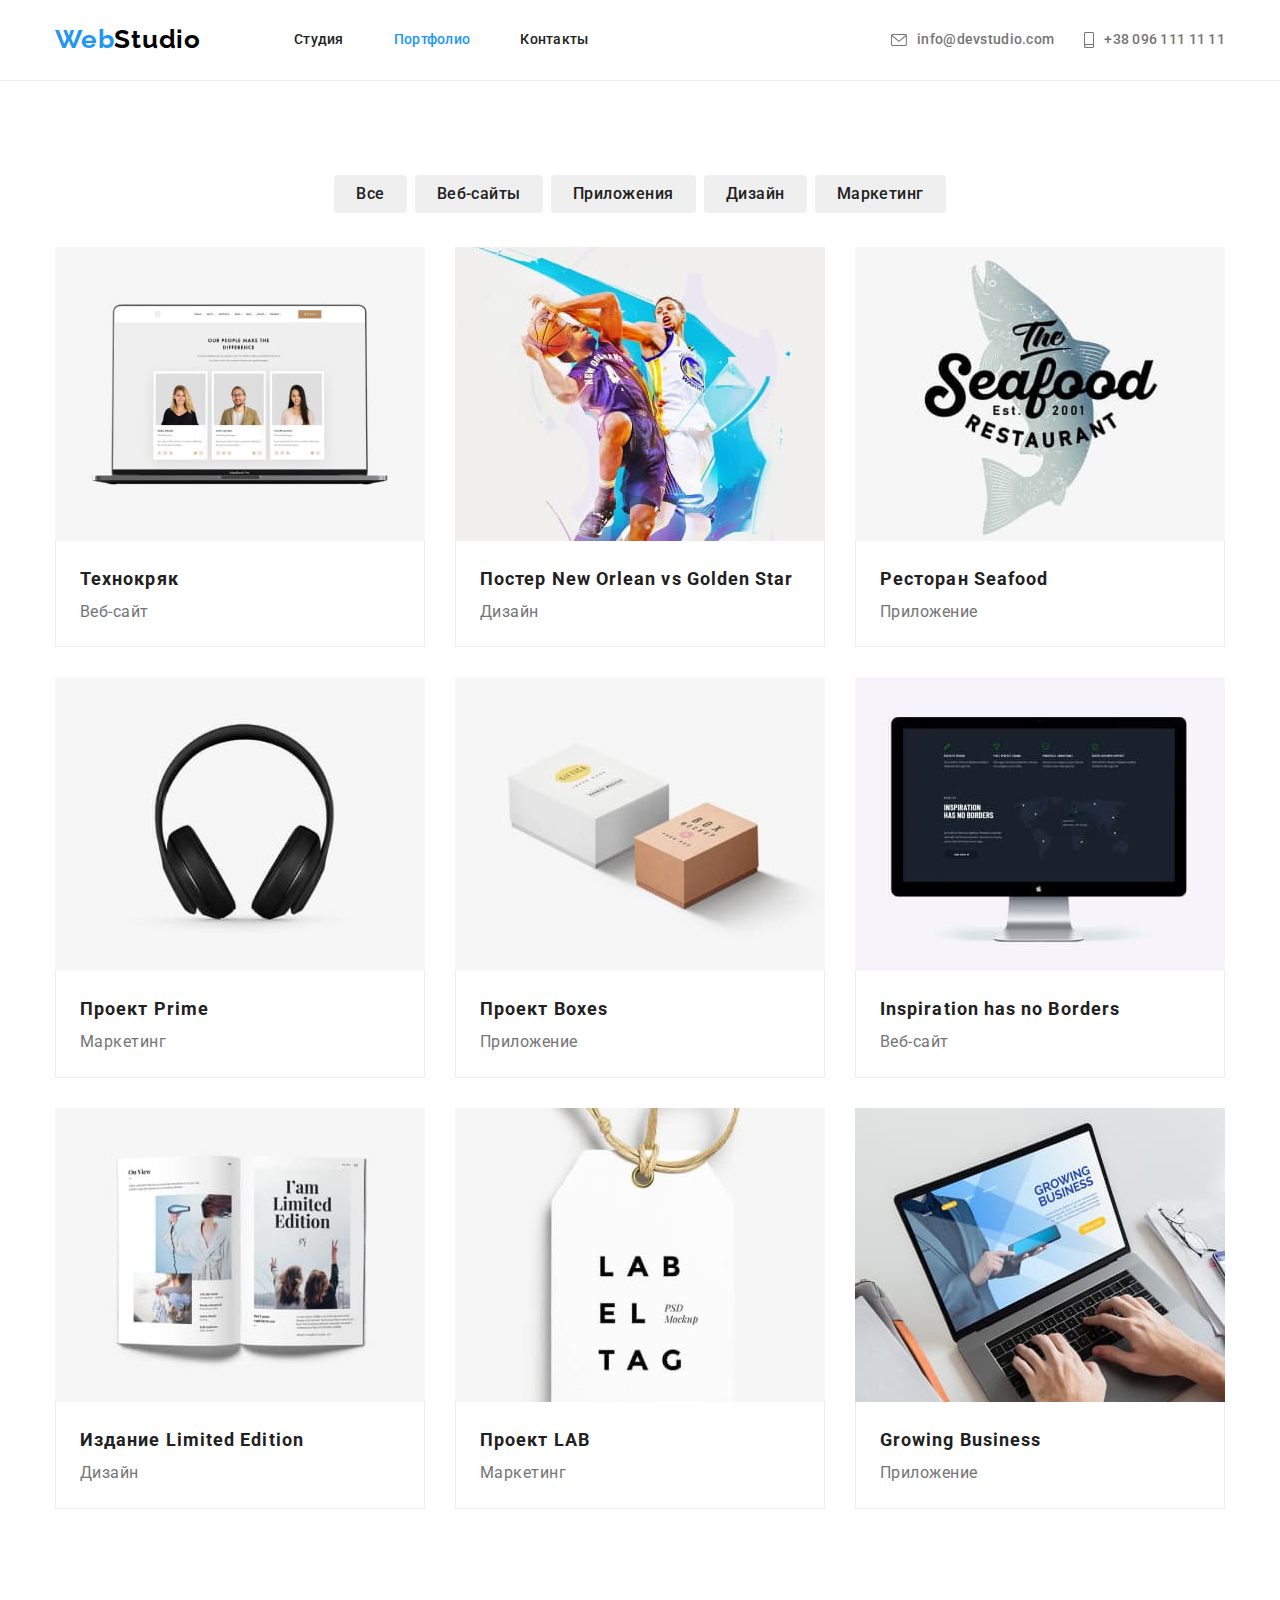
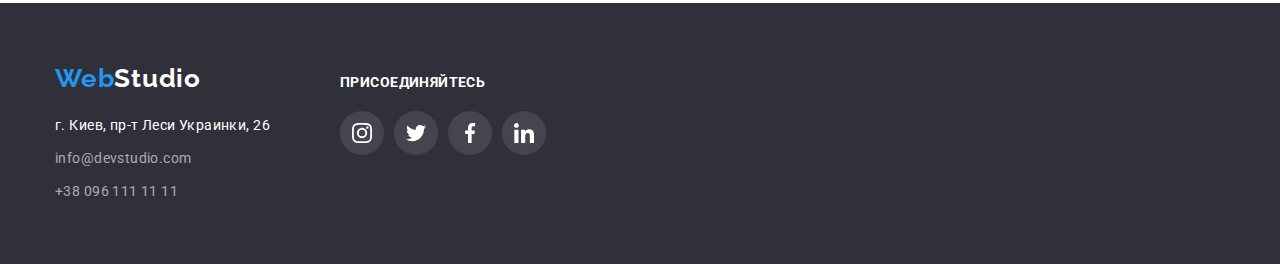
==== portfolio.html @ 146c0de1 "initial commit" ====
<!DOCTYPE html>
<html lang="en">

<head>
    <meta charset="UTF-8">
    <meta http-equiv="X-UA-Compatible" content="IE=edge">
    <meta name="viewport" content="width=device-width, initial-scale=1.0">
    <link rel="preconnect" href="https://fonts.googleapis.com">
    <link rel="preconnect" href="https://fonts.gstatic.com" crossorigin>
    <link
        href="https://fonts.googleapis.com/css2?family=Raleway:wght@700&family=Roboto:wght@400;500;700;900&display=swap"
        rel="stylesheet">
    <link href="https://cdnjs.cloudflare.com/ajax/libs/modern-normalize/1.1.0/modern-normalize.min.css"
        rel="stylesheet">
    <link rel="stylesheet" href="./css/styles.css">
    <title>Document</title>
</head>

<body>
    <!--Header-->
    <header class="header">
        <div class="container first">
            <nav class="nav">
                <a href="./index.html" class="logo"><span class="web">Web</span>Studio</a>
                <ul class="site-nav list">
                    <li class="item"><a href="./index.html" class="site-nav link">Студия</a></li>
                    <li class="item"><a href="./portfolio.html" class="site-nav link current">Портфолио</a></li>
                    <li class="item"><a href="" class="site-nav link">Контакты</a></li>
                </ul>
            </nav>
            <ul class="contacts-links list">
                <li class="item"><a href="mailto:info@devstudio.com" class="contacts-list link">
                        <svg class="icon-envelope">
                            <use href="./images/symbol-defs.svg#icon-envelope"></use>
                        </svg>info@devstudio.com</a></li>
                <li class="item"><a href="tel:+380961111111" class="contacts-list link">
                        <svg class="icon-smartphone">
                            <use href="./images/symbol-defs.svg#icon-smartphone"></use>
                        </svg>+38 096 111 11 11</a></li>
            </ul>
        </div>
    
    </header>
    <!-- Main -->
    <main>
        <section class="section">
           <div class="container">
                <h1 class="visually-hidden">Портфолио</h1>
                <ul class="btn list">
                    <li><button type="button" class="filter">Все</button></li>
                    <li><button type="button" class="filter">Веб-сайты</button></li>
                    <li><button type="button" class="filter">Приложения</button></li>
                    <li><button type="button" class="filter">Дизайн</button></li>
                    <li><button type="button" class="filter">Маркетинг</button></li>
                </ul>
                <ul class="portfolio list">
                    <li class="item">
                        <article class="portfolio-art">
                            <a href="#" class="portfolio link">
                                <img src="./images/portfolio-technokryak.jpg" alt="Ноутбук на экране которого сайт" width="370">
                                <div class="portfolio-text">
                                    <h2 class="portfolio-title">Технокряк</h2>
                                    <p class="portfolio-item">Веб-сайт</p>
                                </div>
                            </a>
                        </article>
                    </li>
                    <li class="item">
                        <article class="portfolio-art">
                            <a href="#" class="portfolio link">
                                <img src="./images/portfolio-orlean-golden.jpg" alt="два баскетболиста с мячом" width="370">
                                <div class="portfolio-text">
                                    <h2 class="portfolio-title">Постер New Orlean vs Golden Star</h2>
                                    <p class="portfolio-item">Дизайн</p>
                                </div>
                            </a>
                        </article>
                    </li>
                    <li class="item">
                        <article class="portfolio-art">
                            <a href="#" class="portfolio link">
                                <img src="./images/portfolio-seafood.jpg" alt="рыба на эмблеме ресторана seafood" width="370">
                                <div class="portfolio-text">
                                    <h2 class="portfolio-title">Ресторан Seafood</h2>
                                    <p class="portfolio-item">Приложение</p>
                                </div>
                            </a>
                        </article>
                    </li>
                    <li class="item">
                        <article class="portfolio-art">
                            <a href="#" class="portfolio link">
                                <img src="./images/portfolio-prime.jpg" alt="наушники" width="370">
                                <div class="portfolio-text">
                                    <h2 class="portfolio-title">Проект Prime</h2>
                                    <p class="portfolio-item">Маркетинг</p>
                                </div>
                            </a>
                        </article>
                    </li>
                    <li class="item">
                        <article class="portfolio-art">
                            <a href="#" class="portfolio link">
                                <img src="./images/portfolio-boxes.jpg" alt="картонные коробки" width="370">
                                <div class="portfolio-text">
                                    <h2 class="portfolio-title">Проект Boxes</h2>
                                    <p class="portfolio-item">Приложение</p>
                                </div>
                            </a>
                        </article>
                    </li>
                    <li class="item">
                        <article class="portfolio-art">
                            <a href="#" class="portfolio link">
                                <img src="./images/portfolio-inspiration.jpg" alt="рабочий сайт на мониторе компьютера Mac" width="370">
                                <div class="portfolio-text">
                                    <h2 class="portfolio-title">Inspiration has no Borders</h2>
                                    <p class="portfolio-item">Веб-сайт</p>
                                </div>
                            </a>
                        </article>
                    </li>
                    <li class="item">
                        <article class="portfolio-art">
                            <a href="#" class="portfolio link">
                                <img src="./images/portfolio-limited.jpg" alt="пример дизайна на странице журнала" width="370">
                                <div class="portfolio-text">
                                    <h2 class="portfolio-title">Издание Limited Edition</h2>
                                    <p class="portfolio-item">Дизайн</p>
                                </div>
                            </a>
                        </article>
                    </li>
                    <li class="item">
                        <article class="portfolio-art">
                            <a href="#" class="portfolio link">
                                <img src="./images/portfolio-lab.jpg" alt="бирка с логотипом" width="370">
                                <div class="portfolio-text">
                                    <h2 class="portfolio-title">Проект LAB</h2>
                                    <p class="portfolio-item">Маркетинг</p>
                                </div>
                            </a>
                        </article>
                    </li>
                    <li class="item">
                        <article class="portfolio-art">
                            <a href="#" class="portfolio link">
                                <img src="./images/portfolio-growing.jpg" alt="сайт приложения на экране ноутбука" width="370">
                                <div class="portfolio-text">
                                    <h2 class="portfolio-title">Growing Business</h2>
                                    <p class="portfolio-item">Приложение</p>
                                </div>
                            </a>
                        </article>
                    </li>
                </ul>
           </div>
        </section>

    </main>
    <!-- Footer -->
    <footer class="footer">
        <div class="container">
            <div class="left-part">
                <a href="./index.html" class="logo"><span class="web">Web</span>Studio</a>
                <address>
                    <ul class="address list">
                        <li><a class="address link" href="https://goo.gl/maps/uApinmGLiM3RkcTs9" target="_blank"
                                rel="noreferrer noopener nofollow">г. Киев, пр-т Леси Украинки, 26</a></li>
                        <li><a class="contacts link" href="mailto:info@devstudio.com">info@devstudio.com</a></li>
                        <li><a class="contacts link" href="tel:+380961111111">+38 096 111 11 11</a></li>
                    </ul>
                </address>
            </div>
            <div class="middle-part">
                <h3 class="join">Присоединяйтесь</h3>
                <ul class="social list">
                    <li class="net"><a class="ref-footer" href="#">
                            <svg class="net-item">
                                <use href="./images/symbol-defs.svg#instagram-icon-white"></use>
                            </svg>
                        </a></li>
                    <li class="net"><a class="ref-footer" href="#">
                            <svg class="net-item">
                                <use href="./images/symbol-defs.svg#twitter-icon-white"></use>
                            </svg>
                        </a></li>
                    <li class="net"><a class="ref-footer" href="#">
                            <svg class="net-item">
                                <use href="./images/symbol-defs.svg#facebook-icon-white"></use>
                            </svg>
                        </a></li>
                    <li class="net"><a class="ref-footer" href="#">
                            <svg class="net-item">
                                <use href="./images/symbol-defs.svg#linkedin-icon-white"></use>
                            </svg>
                        </a></li>
                </ul>
            </div>
        </div>
    
    </footer>
</body>

</html>
---- css/styles.css ----
:root {
  --primary-color: #ffffff;
  --secondary-color: #2f303a;
  --accent-color: #2196f3;
  --our-team: #f5f4fa;

  --primary-text: #757575;
  --secondary-text: #212121;

  --item-gap: 30px;

  --icon-fill-color: #afb1b8;
}

body {
  color: var(--primary-text);
  background-color: var(--primary-color);
  font-family: "Roboto", sans-serif;
  font-style: normal;
  font-weight: 400;
  font-size: 14px;
  line-height: 1.71;
  letter-spacing: 0.03em;
}

.logo {
  display: block;
  padding-top: 24px;
  padding-bottom: 25px;

  color: #000;
  font-family: "Raleway", sans-serif;
  text-decoration: none;
  font-weight: 700;
  font-size: 26px;
  line-height: 1.19;
  letter-spacing: 0.03em;
}

.footer .logo {
  display: inline-block;
  padding-top: 0;
  padding-bottom: 0;
  margin-bottom: 20px;
  color: #fff;
}
.web {
  color: var(--accent-color);
}

.list {
  list-style: none;
}
ul {
  margin-top: 0;
  margin-bottom: 0;
  padding-inline-start: 0;
}

/* Header */

.header {
  border-bottom: 1px solid #ececec;
}

.link {
  font-style: normal;
  font-weight: 500;
  font-size: 14px;
  line-height: 1.14;
  letter-spacing: 0.02em;
  text-decoration: none;
}

.site-nav {
  display: flex;

  color: var(--secondary-text);
}

.site-nav.list {
  margin-left: 93px;
}

.site-nav .item {
  margin-right: 50px;
}

.site-nav .item:last-child {
  margin-right: 0;
}

.site-nav.link {
  display: block;
  padding-top: 32px;
  padding-bottom: 32px;
}

.contacts-links {
  display: flex;
  margin-left: auto;
}

.contacts-links .item + .item {
  margin-left: 30px;
}
.icon-envelope {
  width: 16px;
  height: 12px;
  margin-right: 10px;
  fill: currentColor;
}
.icon-smartphone {
  width: 10px;
  height: 16px;
  margin-right: 10px;
  fill: currentColor;
}

.contacts-list {
  display: inline-flex;
  align-items: center;
  color: var(--primary-text);
  padding-top: 32px;
  padding-bottom: 32px;
}

.site-nav:hover,
.contacts-list:hover,
.site-nav:focus,
.contacts-list:focus {
  color: var(--accent-color);
}
.icon-envelope:hover,
.icon-envelope:focus {
  fill: var(--accent-color);
}
.icon-smartphone:hover,
.icon-smartphone:focus {
  fill: var(--accent-color);
}

.current {
  color: var(--accent-color);
}

.container.first {
  display: flex;
  align-items: center;
}

.nav {
  display: flex;
  align-items: center;
}

.container {
  width: 1200px;
  margin: 0 auto;
  padding-left: 15px;
  padding-right: 15px;
  /* outline: 2px solid skyblue; */
}

/* Hero */
.hero {
  max-width: 1600px;
  height: 600px;
  text-align: center;
  padding: 200px 0;
  margin: 0 auto;
  background-image: linear-gradient(
      to right,
      rgba(47, 48, 58, 0.4),
      rgba(47, 48, 58, 0.4)
    ),
    url(../images/hero-background-img.jpg);
  background-size: contain;
  background-repeat: no-repeat;
  background-position: center;
}

.hero,
.footer {
  background-color: var(--secondary-color);
}

img {
  display: block;
  max-width: 100%;
  height: auto;
}

h1,
h2,
h3,
p {
  margin-top: 0;
  margin-bottom: 0;
}

.hero-header {
  margin-left: auto;
  margin-right: auto;
  margin-bottom: 30px;
  width: 696px;

  color: var(--primary-color);
  font-weight: 900;
  font-size: 44px;
  line-height: 1.36;
  letter-spacing: 0.06em;
  text-transform: uppercase;
}
.section {
  padding-top: 94px;
  padding-bottom: 94px;
}
.section-title {
  margin-bottom: 50px;

  color: var(--secondary-text);
  font-size: 36px;
  line-height: 1.16;
  text-align: center;
  letter-spacing: 0.03em;
}
.section.scope {
  padding-top: 0;
}

/* Portfolio */

.portfolio-title {
  color: var(--secondary-text);
  font-size: 18px;
  line-height: 2;
  letter-spacing: 0.06em;
}

.portfolio-item {
  color: var(--primary-text);
  font-weight: 400;
  font-size: 16px;
  line-height: 1.87;
  letter-spacing: 0.03em;
}
.portfolio.list {
  display: flex;
  flex-wrap: wrap;
  /* background-color: teal; */
  margin-top: calc(-1 * var(--item-gap));
  margin-left: calc(-1 * var(--item-gap));
}
.btn.list {
  display: flex;
  justify-content: center;
  margin-bottom: 34px;
}
.btn.list li:not(:last-child) {
  margin-right: 8px;
}
.portfolio .item {
  /* background-color: tomato; */
  /* width: 370px; */
  flex-basis: calc((100% - 90px) / 3);
  margin-top: var(--item-gap);
  margin-left: var(--item-gap);
}
.portfolio-text {
  padding: 20px 24px;
  background: var(--primary-color);
  border: 1px solid #eeeeee;
  border-top: transparent;
  box-sizing: border-box;
}
.portfolio.link {
  display: block;
}
.portfolio.link:hover,
.portfolio.link:focus {
  box-shadow: 0px 1px 1px rgba(0, 0, 0, 0.12), 0px 4px 4px rgba(0, 0, 0, 0.06),
    1px 4px 6px rgba(0, 0, 0, 0.16);
}

/* Button types */
.order-services {
  color: var(--primary-color);
  background-color: var(--accent-color);
  font-family: inherit;
  font-style: normal;
  font-weight: 700;
  font-size: 16px;
  line-height: 1.87;
  display: inline-block;
  letter-spacing: 0.06em;
  cursor: pointer;
  box-shadow: 0px 4px 4px rgba(0, 0, 0, 0.15);
  border-radius: 4px;
  padding: 10px 32px;
  min-width: 200px;
  margin: 0 auto;
  border: none;
}

.filter {
  color: var(--secondary-text);
  font-family: inherit;
  font-style: normal;
  font-weight: 500;
  font-size: 16px;
  line-height: 1.6;
  text-align: center;
  letter-spacing: 0.03em;
  cursor: pointer;
  border-radius: 4px;
  padding: 6px 22px;
  border: none;
}

.order-services:hover,
.order-services:focus {
  background-color: #188ce8;
}

.filter:hover,
.filter:focus {
  color: var(--primary-color);
  background-color: var(--accent-color);
  box-shadow: 0px 3px 1px rgba(0, 0, 0, 0.1), 0px 1px 2px rgba(0, 0, 0, 0.08),
    0px 2px 2px rgba(0, 0, 0, 0.12);
}

.visually-hidden {
  position: absolute;
  width: 1px;
  height: 1px;
  margin: -1px;
  border: 0;
  padding: 0;

  white-space: nowrap;
  clip-path: inset(100%);
  clip: rect(0 0 0 0);
  overflow: hidden;
}

/* Peculiarities */

.subheader {
  margin-bottom: 10px;

  color: var(--secondary-text);
  font-size: 14px;
  line-height: 1.14;
  letter-spacing: 0.03em;
  text-transform: uppercase;
}
.peculiarities.list {
  display: flex;
}

.peculiarities .item {
  flex-basis: calc(100% / 4 - 30px);
}

.peculiarities .item + .item {
  margin-left: 30px;
}

.thumb {
  display: flex;
  justify-content: center;
  align-items: center;
  background-color: var(--our-team);
  margin-bottom: 30px;
  height: 120px;
  border-radius: 4px;
}

/* Scope */
.scope.list {
  display: flex;
  justify-content: space-between;
}

/* Our team */
.section.team {
  padding-top: 94px;
  padding-bottom: 94px;
  margin-bottom: 0;
}
.team {
  background-color: var(--our-team);
}
.teammates {
  color: var(--secondary-text);
  font-weight: 500;
  font-size: 16px;
  line-height: 1.18;
  text-align: center;
  margin-bottom: 10px;
}
.teammates-occupation {
  font-size: 16px;
  line-height: 1.18;
  text-align: center;
  margin-bottom: 16px;
}
.team.list {
  display: flex;
  flex-basis: calc((100% - 90px) / 4);
}
.team-item {
  margin-right: 30px;
  background: #ffffff;
  box-shadow: 0px 1px 3px rgba(0, 0, 0, 0.12), 0px 1px 1px rgba(0, 0, 0, 0.14),
    0px 2px 1px rgba(0, 0, 0, 0.2);
  border-radius: 0px 0px 4px 4px;
}
.team-item:nth-child(4n) {
  margin-right: 0;
}

.card-text {
  padding-top: 30px;
  padding-bottom: 30px;
  padding-left: 32px;
  padding-right: 32px;
}
.social-item {
  width: 20px;
  height: 20px;
  fill: currentColor;
}
.social .slot + .slot {
  margin-left: 10px;
}

.ref {
  display: flex;
  justify-content: center;
  align-items: center;
  width: 44px;
  height: 44px;
  border-radius: 50%;
  color: var(--icon-fill-color);
}
.ref:hover,
.ref:focus {
  background-color: var(--accent-color);
}
.ref:hover .social-item,
.ref:focus .social-item {
  fill: var(--primary-color);
}

/* Our customers */
.customers.list {
  display: flex;
  justify-content: space-between;
  flex-basis: calc((100% - 150px) / 6);
}
.thumb-customers {
  display: flex;
  justify-content: center;
  align-items: center;
  color: var(--icon-fill-color);
  background-color: var(--primary-color);
  width: 170px;
  height: 92px;
  border: 1px solid var(--icon-fill-color);
  border-radius: 4px;
}
.customers .customer + .customer {
  margin-left: 30px;
}
.customers-item {
  width: 106px;
  height: 60px;
  fill: currentColor;
}
.thumb-customers:hover,
.thumb-customers:focus {
  border-color: var(--accent-color);
}

.thumb-customers:hover .customers-item,
.thumb-customers:focus .customers-item {
  fill: var(--accent-color);
}

/* Footer */
.address.link {
  color: var(--primary-color);
  font-weight: 400;
  font-size: 14px;
  line-height: 1.71;
  letter-spacing: 0.03em;
}

.address.list {
  display: inline-block;
}

.contacts.link {
  color: rgba(255, 255, 255, 0.6);
  font-weight: 400;
  line-height: 1.71;
  letter-spacing: 0.03em;
}

.address.list li:not(:last-child) {
  margin-bottom: 9px;
}

.address.link:hover,
.contacts.link:hover,
.address.link:focus,
.contacts.link:focus {
  color: var(--accent-color);
}
.footer {
  padding-top: 60px;
  padding-bottom: 60px;
}
.footer .container {
  display: flex;
  justify-content: flex-start;
  align-items: baseline;
}
.left-part {
  margin-right: 70px;
  max-width: 231px;
}
.middle-part {
  width: 206px;
}
.join {
  margin-bottom: 20px;

  color: var(--primary-color);
  font-weight: 700;
  font-size: inherit;
  line-height: 1.14;
  text-transform: uppercase;
}
.social.list {
  display: flex;
  justify-content: space-between;
}

.net {
  background-color: rgba(255, 255, 255, 0.1);
  border-radius: 50%;
}
.net-item {
  width: 20px;
  height: 20px;
  fill: currentColor;
}

.ref-footer {
  display: flex;
  justify-content: center;
  align-items: center;
  width: 44px;
  height: 44px;
  border-radius: 50%;
}
.ref-footer:hover,
.ref-footer:focus {
  background-color: var(--accent-color);
}

.social .net + .net {
  margin-left: 10px;
}
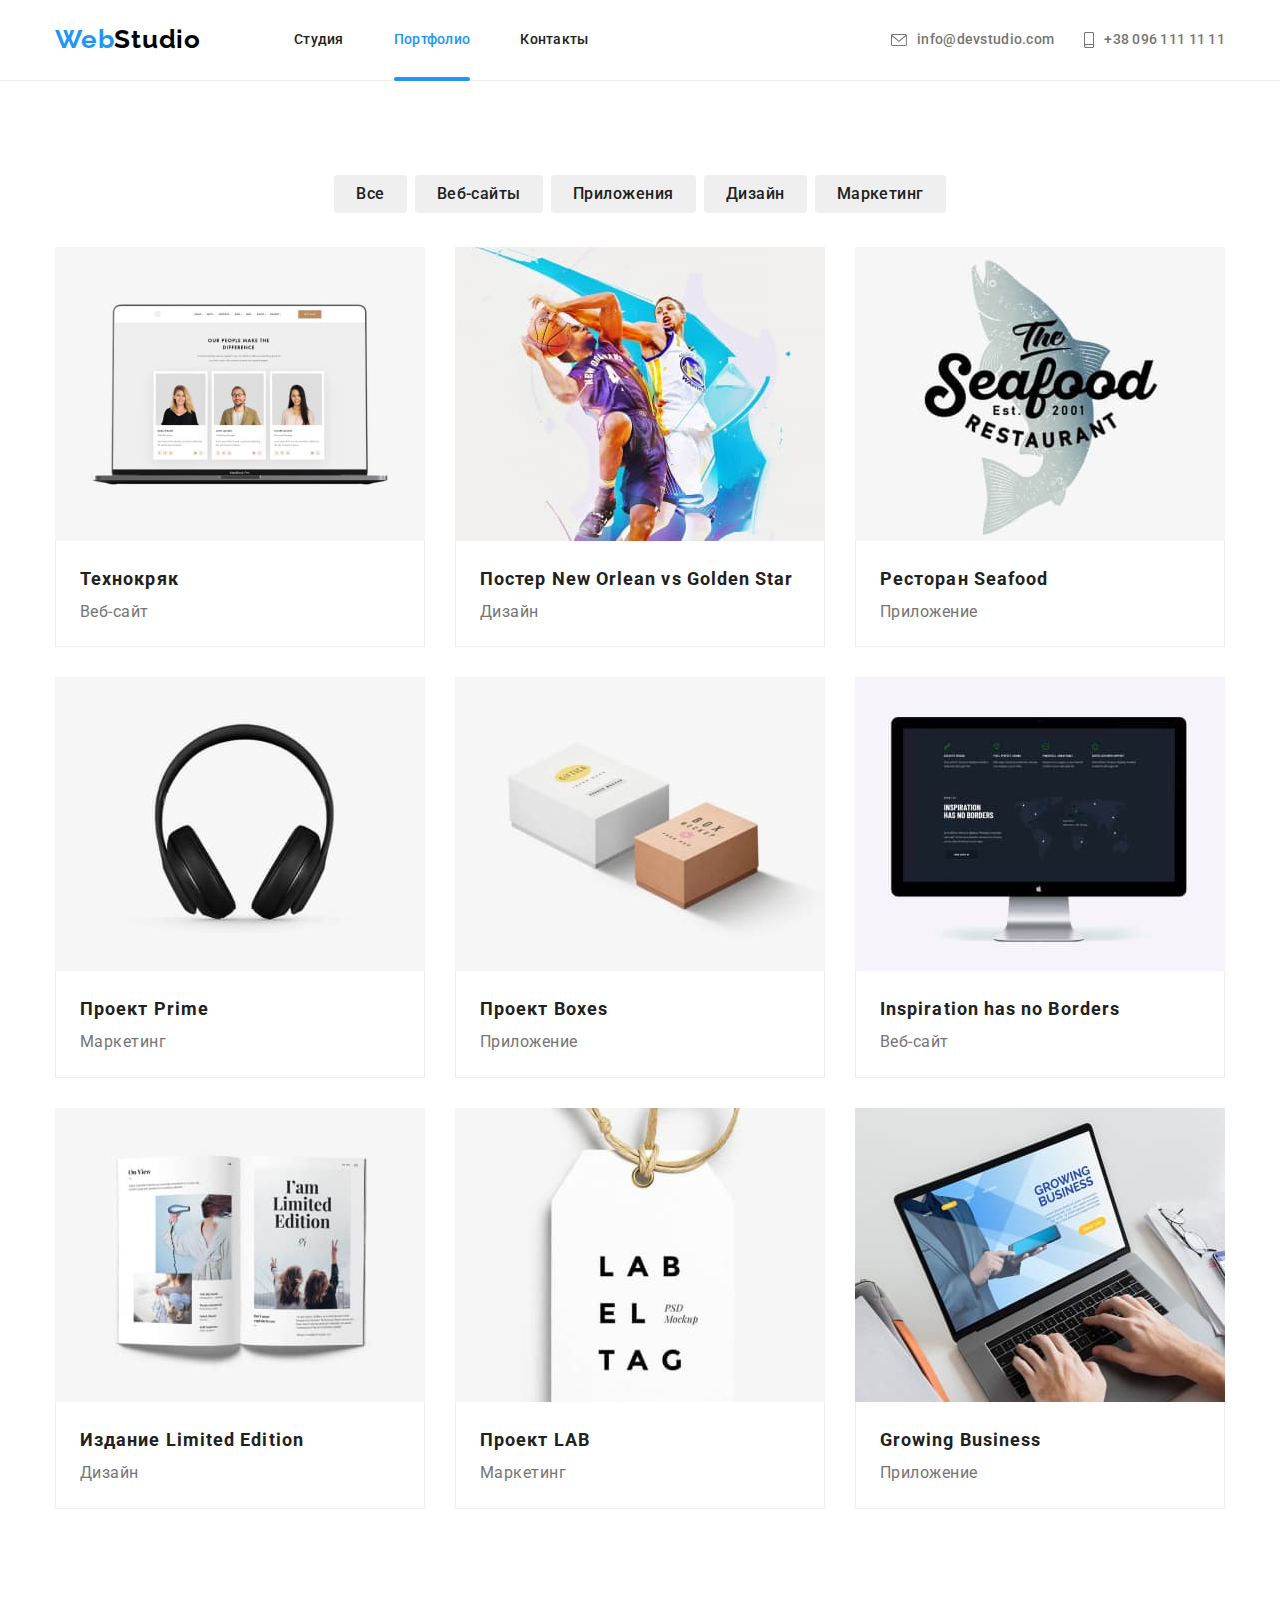
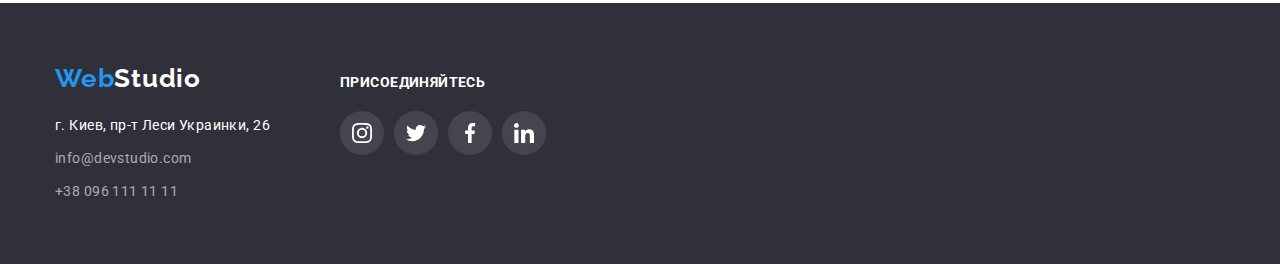
==== commit 6d6df172: "add portfolio overlay" ====
--- a/portfolio.html
+++ b/portfolio.html
@@ -57,7 +57,13 @@
                     <li class="item">
                         <article class="portfolio-art">
                             <a href="#" class="portfolio link">
-                                <img src="./images/portfolio-technokryak.jpg" alt="Ноутбук на экране которого сайт" width="370">
+                                <div class="portfolio-thumb">
+                                    <img src="./images/portfolio-technokryak.jpg" alt="Ноутбук на экране которого сайт" width="370">
+                                    <div class="overlay">
+                                        <p>Технокряк это современная площадка распространения коронавируса. Компании используют эту платформу для цифрового
+                                        шпионажа и атак на защищённые сервера конкурентов.</p>
+                                    </div>
+                                </div>
                                 <div class="portfolio-text">
                                     <h2 class="portfolio-title">Технокряк</h2>
                                     <p class="portfolio-item">Веб-сайт</p>
--- a/css/styles.css
+++ b/css/styles.css
@@ -142,6 +142,21 @@
 
 .current {
   color: var(--accent-color);
+}
+.item {
+  position: relative;
+}
+
+.current::after {
+  position: absolute;
+  bottom: -1px;
+  left: 0;
+  display: inline-block;
+  content: "";
+  width: 100%;
+  height: 4px;
+  border-radius: 2px;
+  background-color: var(--accent-color);
 }
 
 .container.first {
@@ -281,6 +296,22 @@
 .portfolio.link:focus {
   box-shadow: 0px 1px 1px rgba(0, 0, 0, 0.12), 0px 4px 4px rgba(0, 0, 0, 0.06),
     1px 4px 6px rgba(0, 0, 0, 0.16);
+}
+.portfolio-thumb {
+  position: relative;
+  overflow: hidden;
+}
+.overlay {
+  position: absolute;
+  width: 100%;
+  height: 100%;
+  top: 0;
+  left: 0;
+  transform: translatey(100%);
+}
+.portfolio.link:hover .overlay,
+.portfolio.link:focus .overlay {
+  transform: translatey(0);
 }
 
 /* Button types */
@@ -383,6 +414,26 @@
   display: flex;
   justify-content: space-between;
 }
+.scope-item {
+  position: relative;
+}
+.scope-thumb {
+  display: flex;
+  justify-content: center;
+  align-items: center;
+  position: absolute;
+  width: 100%;
+  height: 70px;
+  bottom: 0;
+  left: 0;
+  background-color: rgba(47, 48, 58, 0.8);
+
+  font-weight: 700;
+  line-height: 1.14;
+  text-align: center;
+  text-transform: uppercase;
+  color: var(--primary-color);
+}
 
 /* Our team */
 .section.team {
@@ -576,3 +627,42 @@
 .social .net + .net {
   margin-left: 10px;
 }
+/* Modal window */
+.backdrop {
+  position: fixed;
+  top: 0;
+  left: 0;
+  width: 100%;
+  height: 100%;
+  background-color: rgba(0, 0, 0, 0.2);
+}
+
+.backdrop.is-hidden {
+  opacity: 0;
+  pointer-events: none;
+}
+.modal {
+  position: absolute;
+  top: 50%;
+  left: 50%;
+  transform: translate(-50%, -50%);
+  padding: 8px;
+
+  width: 528px;
+  height: 581px;
+  background-color: var(--primary-color);
+}
+.modal-button {
+  padding: 0;
+  position: absolute;
+  top: 8px;
+  right: 8px;
+  border-radius: 50%;
+  border: none;
+  width: 30px;
+  height: 30px;
+  background-color: transparent;
+}
+.closing-icon {
+  stroke: rgba(0, 0, 0, 0.1);
+}
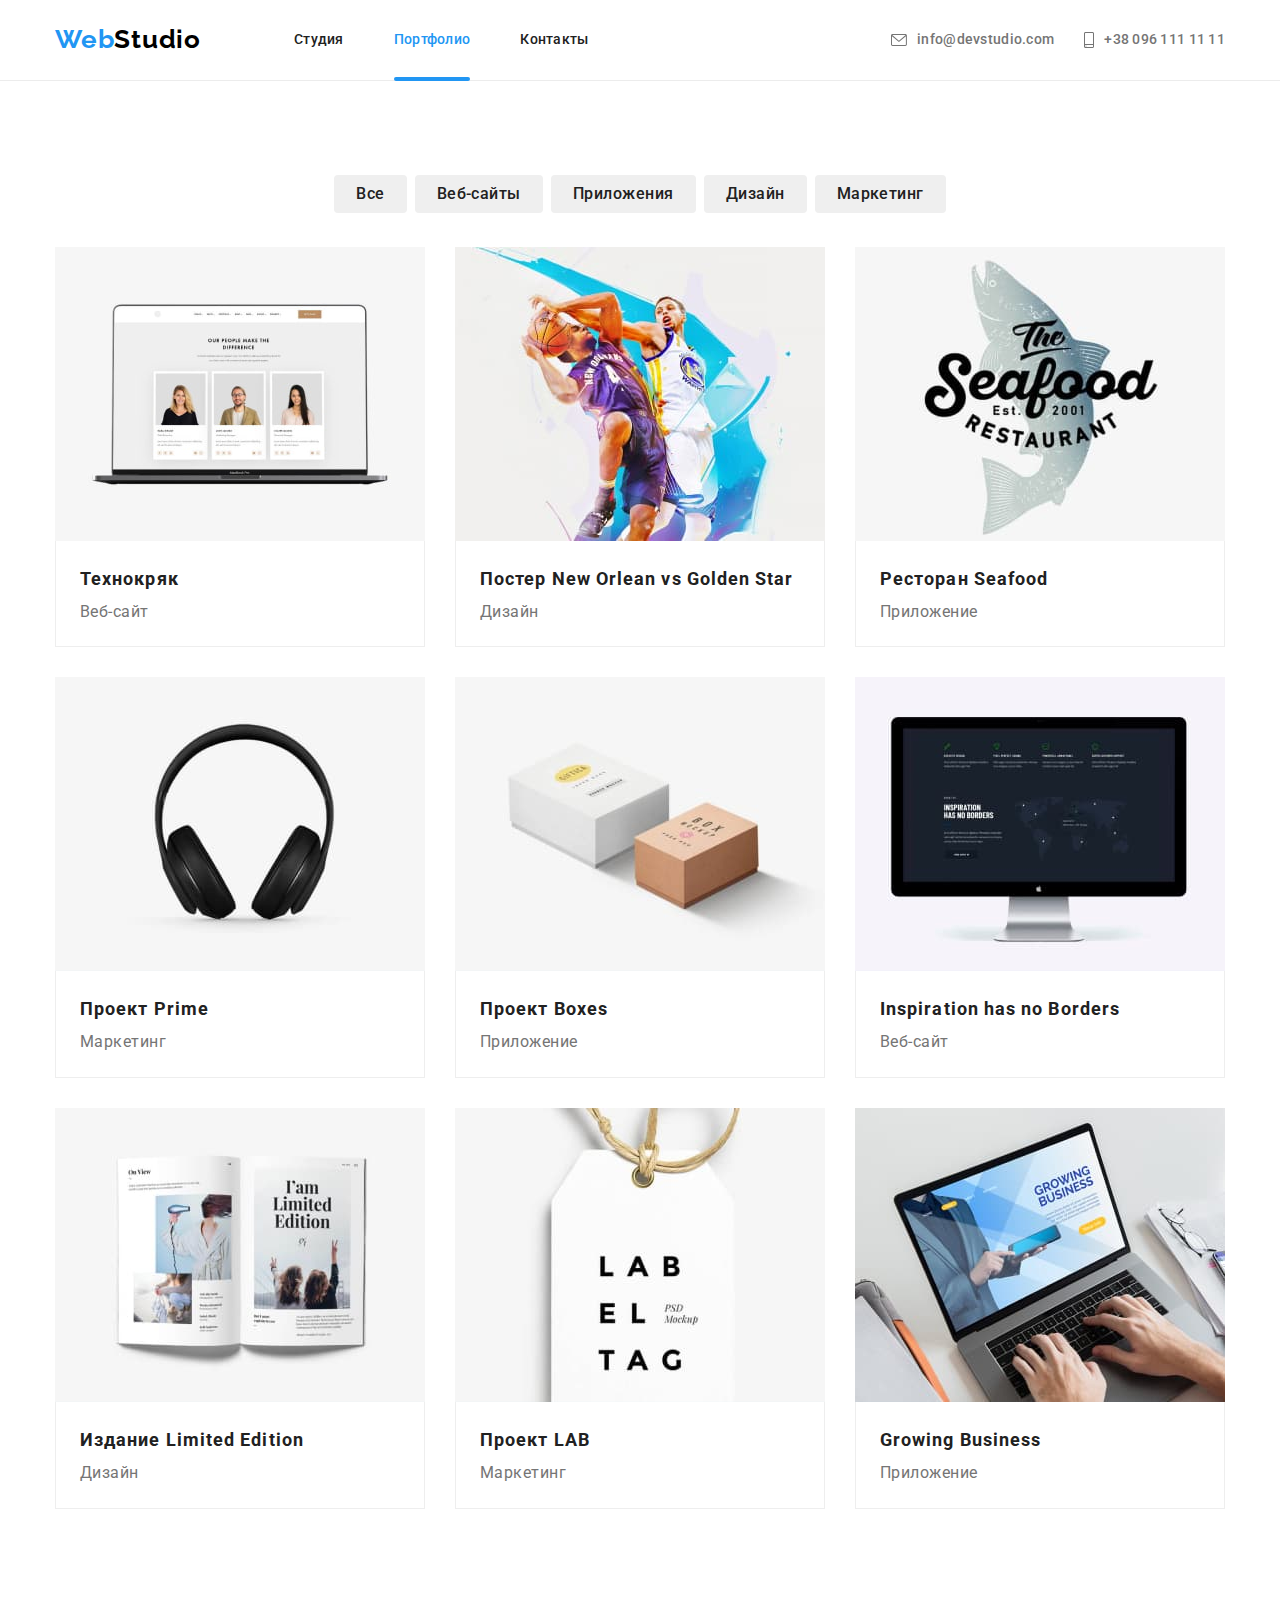
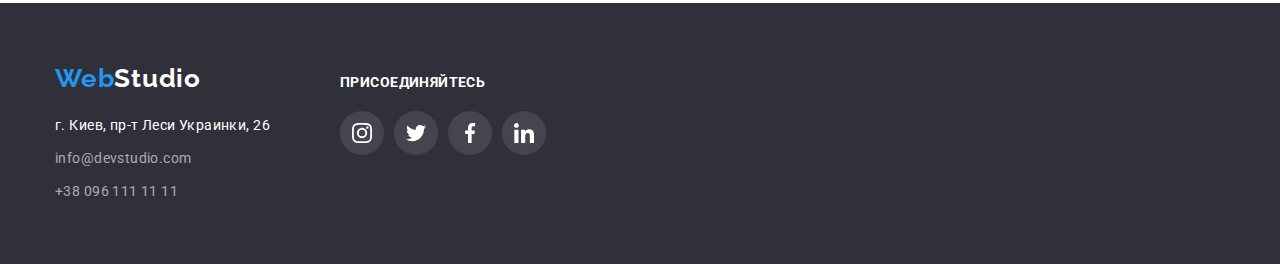
==== commit 2eb9e787: "add portfolio overlay" ====
--- a/portfolio.html
+++ b/portfolio.html
@@ -74,7 +74,13 @@
                     <li class="item">
                         <article class="portfolio-art">
                             <a href="#" class="portfolio link">
-                                <img src="./images/portfolio-orlean-golden.jpg" alt="два баскетболиста с мячом" width="370">
+                                <div class="portfolio-thumb">
+                                    <img src="./images/portfolio-orlean-golden.jpg" alt="два баскетболиста с мячом" width="370">
+                                    <div class="overlay">
+                                        <p>Технокряк это современная площадка распространения коронавируса. Компании используют эту платформу для цифрового
+                                        шпионажа и атак на защищённые сервера конкурентов.</p>
+                                    </div>
+                                </div>
                                 <div class="portfolio-text">
                                     <h2 class="portfolio-title">Постер New Orlean vs Golden Star</h2>
                                     <p class="portfolio-item">Дизайн</p>
@@ -85,7 +91,13 @@
                     <li class="item">
                         <article class="portfolio-art">
                             <a href="#" class="portfolio link">
-                                <img src="./images/portfolio-seafood.jpg" alt="рыба на эмблеме ресторана seafood" width="370">
+                                <div class="portfolio-thumb">
+                                    <img src="./images/portfolio-seafood.jpg" alt="рыба на эмблеме ресторана seafood" width="370">
+                                    <div class="overlay">
+                                        <p>Технокряк это современная площадка распространения коронавируса. Компании используют эту платформу для цифрового
+                                        шпионажа и атак на защищённые сервера конкурентов.</p>
+                                    </div>
+                                </div>
                                 <div class="portfolio-text">
                                     <h2 class="portfolio-title">Ресторан Seafood</h2>
                                     <p class="portfolio-item">Приложение</p>
@@ -96,7 +108,13 @@
                     <li class="item">
                         <article class="portfolio-art">
                             <a href="#" class="portfolio link">
-                                <img src="./images/portfolio-prime.jpg" alt="наушники" width="370">
+                                <div class="portfolio-thumb">
+                                    <img src="./images/portfolio-prime.jpg" alt="наушники" width="370">
+                                    <div class="overlay">
+                                        <p>Технокряк это современная площадка распространения коронавируса. Компании используют эту платформу для цифрового
+                                        шпионажа и атак на защищённые сервера конкурентов.</p>
+                                    </div>
+                                </div>
                                 <div class="portfolio-text">
                                     <h2 class="portfolio-title">Проект Prime</h2>
                                     <p class="portfolio-item">Маркетинг</p>
@@ -107,7 +125,13 @@
                     <li class="item">
                         <article class="portfolio-art">
                             <a href="#" class="portfolio link">
-                                <img src="./images/portfolio-boxes.jpg" alt="картонные коробки" width="370">
+                                <div class="portfolio-thumb">
+                                    <img src="./images/portfolio-boxes.jpg" alt="картонные коробки" width="370">
+                                    <div class="overlay">
+                                        <p>Технокряк это современная площадка распространения коронавируса. Компании используют эту платформу для цифрового
+                                        шпионажа и атак на защищённые сервера конкурентов.</p>
+                                    </div>
+                                </div>
                                 <div class="portfolio-text">
                                     <h2 class="portfolio-title">Проект Boxes</h2>
                                     <p class="portfolio-item">Приложение</p>
@@ -118,7 +142,13 @@
                     <li class="item">
                         <article class="portfolio-art">
                             <a href="#" class="portfolio link">
-                                <img src="./images/portfolio-inspiration.jpg" alt="рабочий сайт на мониторе компьютера Mac" width="370">
+                                <div class="portfolio-thumb">
+                                    <img src="./images/portfolio-inspiration.jpg" alt="рабочий сайт на мониторе компьютера Mac" width="370">
+                                    <div class="overlay">
+                                        <p>Технокряк это современная площадка распространения коронавируса. Компании используют эту платформу для цифрового
+                                        шпионажа и атак на защищённые сервера конкурентов.</p>
+                                    </div>
+                                </div>
                                 <div class="portfolio-text">
                                     <h2 class="portfolio-title">Inspiration has no Borders</h2>
                                     <p class="portfolio-item">Веб-сайт</p>
@@ -129,7 +159,13 @@
                     <li class="item">
                         <article class="portfolio-art">
                             <a href="#" class="portfolio link">
-                                <img src="./images/portfolio-limited.jpg" alt="пример дизайна на странице журнала" width="370">
+                                <div class="portfolio-thumb">
+                                    <img src="./images/portfolio-limited.jpg" alt="пример дизайна на странице журнала" width="370">
+                                    <div class="overlay">
+                                        <p>Технокряк это современная площадка распространения коронавируса. Компании используют эту платформу для цифрового
+                                        шпионажа и атак на защищённые сервера конкурентов.</p>
+                                    </div>
+                                </div>
                                 <div class="portfolio-text">
                                     <h2 class="portfolio-title">Издание Limited Edition</h2>
                                     <p class="portfolio-item">Дизайн</p>
@@ -140,7 +176,13 @@
                     <li class="item">
                         <article class="portfolio-art">
                             <a href="#" class="portfolio link">
-                                <img src="./images/portfolio-lab.jpg" alt="бирка с логотипом" width="370">
+                                <div class="portfolio-thumb">
+                                    <img src="./images/portfolio-lab.jpg" alt="бирка с логотипом" width="370">
+                                    <div class="overlay">
+                                        <p>Технокряк это современная площадка распространения коронавируса. Компании используют эту платформу для цифрового
+                                        шпионажа и атак на защищённые сервера конкурентов.</p>
+                                    </div>
+                                </div>
                                 <div class="portfolio-text">
                                     <h2 class="portfolio-title">Проект LAB</h2>
                                     <p class="portfolio-item">Маркетинг</p>
@@ -151,7 +193,13 @@
                     <li class="item">
                         <article class="portfolio-art">
                             <a href="#" class="portfolio link">
-                                <img src="./images/portfolio-growing.jpg" alt="сайт приложения на экране ноутбука" width="370">
+                                <div class="portfolio-thumb">
+                                    <img src="./images/portfolio-growing.jpg" alt="сайт приложения на экране ноутбука" width="370">
+                                    <div class="overlay">
+                                        <p>Технокряк это современная площадка распространения коронавируса. Компании используют эту платформу для цифрового
+                                        шпионажа и атак на защищённые сервера конкурентов.</p>
+                                    </div>
+                                </div>
                                 <div class="portfolio-text">
                                     <h2 class="portfolio-title">Growing Business</h2>
                                     <p class="portfolio-item">Приложение</p>
--- a/css/styles.css
+++ b/css/styles.css
@@ -307,7 +307,20 @@
   height: 100%;
   top: 0;
   left: 0;
+  background-color: var(--accent-color);
+  opacity: 0.9;
+  padding: 63px 24px;
+
   transform: translatey(100%);
+}
+.overlay > p {
+  color: var(--primary-color);
+
+  font-style: normal
+  font-weight: 400;
+  font-size: 18px;
+  line-height: 1.56;
+  letter-spacing: 0.03em;
 }
 .portfolio.link:hover .overlay,
 .portfolio.link:focus .overlay {
